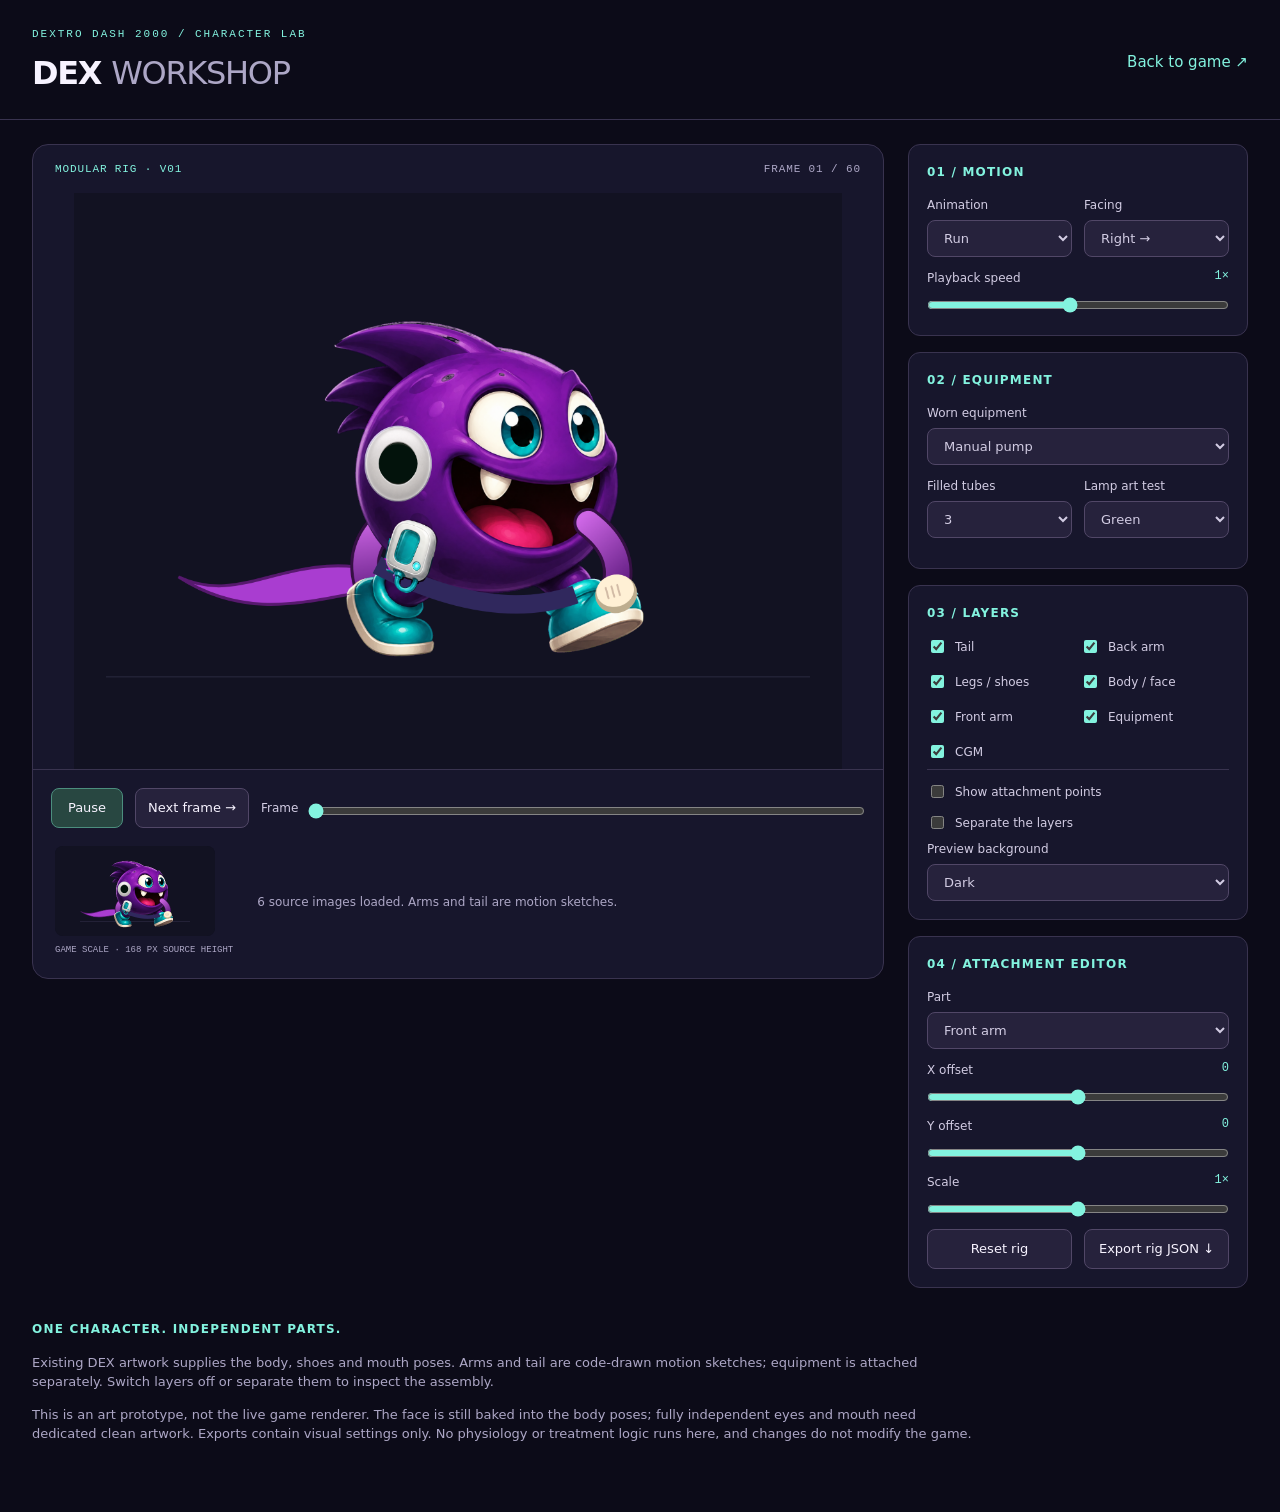
==== docs/dex-workshop.html @ 9849f8f9 "Add ten-stage campaign, tutorial refinements and DEX Workshop" ====
<!doctype html>
<!-- Selvstændigt animationsværksted. Ingen spilmotor eller fysiologi indlæses. -->
<html lang="en">
<head><meta charset="utf-8"><meta name="viewport" content="width=device-width,initial-scale=1"><title>DEX Workshop · DEXTRO DASH 2000</title><link rel="stylesheet" href="dex-workshop.css"></head>
<body>
<header><div><p class="eyebrow">DEXTRO DASH 2000 / CHARACTER LAB</p><h1>DEX <span>WORKSHOP</span></h1></div><a href="../index.html">Back to game ↗</a></header>
<main>
 <section class="stage-panel" aria-label="Character preview">
  <div class="stage-heading"><span class="badge">MODULAR RIG · V01</span><span id="frameReadout">FRAME 01 / 60</span></div>
  <canvas id="rigCanvas" width="1200" height="900" aria-label="Large animated DEX preview"></canvas>
  <div class="transport"><button id="playToggle" aria-pressed="true">Pause</button><button id="step">Next frame →</button><label class="timeline">Frame <input id="frame" type="range" min="0" max="59" value="0"></label></div>
  <div class="miniatures"><div><canvas id="smallPreview" width="320" height="180" aria-label="DEX at game scale"></canvas><span>GAME SCALE · 168 PX SOURCE HEIGHT</span></div><p id="loadStatus" role="status">Loading existing DEX artwork…</p></div>
 </section>
 <aside class="controls">
  <section><h2>01 / Motion</h2><div class="two-columns"><label>Animation<select id="animation"><option value="idle">Idle</option><option value="run" selected>Run</option><option value="jump">Jump</option><option value="eat">Eat</option></select></label><label>Facing<select id="facing"><option value="1">Right →</option><option value="-1">← Left</option></select></label></div><label>Playback speed <output id="speedValue">1×</output><input id="speed" type="range" min="0.1" max="2" step="0.1" value="1"></label></section>
  <section><h2>02 / Equipment</h2><label>Worn equipment<select id="equipment"><option value="none">None</option><option value="pump" selected>Manual pump</option><option value="backpack">Advanced backpack</option></select></label><div class="two-columns"><label>Filled tubes<select id="stock"><option>0</option><option>1</option><option>2</option><option selected>3</option></select></label><label>Lamp art test<select id="lamp"><option value="green">Green</option><option value="orange">Orange pair</option><option value="red">Red rapid</option><option value="off">Off</option></select></label></div></section>
  <section><h2>03 / Layers</h2><div id="layers" class="layer-grid"></div><div class="checks"><label><input id="anchors" type="checkbox"> Show attachment points</label><label><input id="separate" type="checkbox"> Separate the layers</label></div><label>Preview background<select id="background"><option value="dark">Dark</option><option value="light">Light</option><option value="checker">Transparency checker</option></select></label></section>
  <section><h2>04 / Attachment editor</h2><label>Part<select id="part"><option value="frontArm">Front arm</option><option value="backArm">Back arm</option><option value="pump">Manual pump</option><option value="backpack">Backpack</option><option value="cgm">CGM</option></select></label><label>X offset <output id="xValue">0</output><input id="offsetX" type="range" min="-25" max="25" step="0.5" value="0"></label><label>Y offset <output id="yValue">0</output><input id="offsetY" type="range" min="-25" max="25" step="0.5" value="0"></label><label>Scale <output id="scaleValue">1×</output><input id="partScale" type="range" min="0.5" max="1.5" step="0.05" value="1"></label><div class="two-columns"><button id="reset">Reset rig</button><button id="export">Export rig JSON ↓</button></div></section>
 </aside>
 <section class="notes"><h2>One character. Independent parts.</h2><p>Existing DEX artwork supplies the body, shoes and mouth poses. Arms and tail are code-drawn motion sketches; equipment is attached separately. Switch layers off or separate them to inspect the assembly.</p><p>This is an art prototype, not the live game renderer. The face is still baked into the body poses; fully independent eyes and mouth need dedicated clean artwork. Exports contain visual settings only. No physiology or treatment logic runs here, and changes do not modify the game.</p></section>
</main><script src="dex-rig.js"></script><script src="dex-workshop.js"></script>
</body></html>
---- docs/dex-workshop.css ----
/* DEX-værksted: mørkt arbejdsbord med stor figur og kompakte, mærkede kontroller. */
:root{color-scheme:dark;--surface:#17162c;--edge:#39334f;--cyan:#83f3df;--muted:#ada7c6}
*{box-sizing:border-box}body{margin:0;background:#0c0b18;color:#f7f3ff;font:15px/1.5 system-ui,sans-serif}header{max-width:1540px;margin:auto;padding:28px 32px 22px;display:flex;justify-content:space-between;align-items:center;border-bottom:1px solid var(--edge)}.eyebrow{font:11px monospace;letter-spacing:.18em;color:var(--cyan);margin:0 0 9px}h1{font-size:32px;letter-spacing:-.04em;margin:0}h1 span{color:var(--muted);font-weight:400}a{color:var(--cyan);text-decoration:none}main{max-width:1540px;margin:auto;padding:24px 32px;display:grid;grid-template-columns:minmax(0,1fr) 340px;gap:24px}.stage-panel{background:var(--surface);border:1px solid var(--edge);border-radius:16px;overflow:hidden;align-self:start;position:sticky;top:18px}.stage-heading{display:flex;justify-content:space-between;gap:12px;padding:18px 22px;font:11px monospace;color:var(--muted);letter-spacing:.08em}.badge{color:var(--cyan)}#rigCanvas{display:block;width:100%;height:auto;max-height:64vh;object-fit:contain}.transport{display:flex;align-items:center;gap:12px;padding:18px;border-top:1px solid var(--edge)}button,select{font:inherit;color:inherit;background:#26223c;border:1px solid #514767;border-radius:8px;padding:9px 12px}button{cursor:pointer;font-size:13px}button:hover{border-color:var(--cyan)}button:focus-visible,select:focus-visible,input:focus-visible{outline:2px solid var(--cyan);outline-offset:3px}#playToggle{background:#284741;border-color:#4c8e7e;min-width:72px}.timeline{display:flex;align-items:center;gap:10px;flex:1}.timeline input{min-width:40px;width:100%}input{accent-color:var(--cyan)}input[type=range]{width:100%;display:block;margin:10px 0 4px}.miniatures{display:flex;align-items:center;gap:24px;padding:0 22px 20px}.miniatures canvas{display:block;width:160px;height:90px;background:#0e1020;border-radius:8px}.miniatures span{font:9px monospace;color:var(--muted)}#loadStatus{font-size:12px;color:var(--muted)}.controls{display:grid;gap:16px}.controls section{border:1px solid var(--edge);border-radius:12px;padding:18px;background:var(--surface)}h2{font-size:12px;letter-spacing:.1em;text-transform:uppercase;margin:0 0 15px;color:var(--cyan)}label{display:block;font-size:12px;color:#d2cce3;margin-bottom:12px}label:last-child{margin-bottom:0}select{display:block;width:100%;margin-top:6px;font-size:13px}output{float:right;color:var(--cyan);font:12px monospace}.two-columns{display:grid;grid-template-columns:1fr 1fr;gap:12px}.layer-grid{display:grid;grid-template-columns:1fr 1fr;gap:4px}.layer-grid label,.checks label{display:flex;align-items:center;gap:8px}.checks{border-top:1px solid var(--edge);padding-top:12px;margin:8px 0}.notes{grid-column:1/-1;max-width:950px;padding:8px 0 30px}.notes p{color:var(--muted);font-size:13px} @media(max-width:900px){main{grid-template-columns:1fr;padding:16px}.stage-panel{position:static}.controls{grid-template-columns:1fr 1fr}header{padding:20px}.notes{grid-column:auto}}@media(max-width:520px){.controls{grid-template-columns:1fr}.transport{flex-wrap:wrap}.timeline{flex-basis:100%}.miniatures{gap:12px}h1{font-size:24px}header a{font-size:12px}}
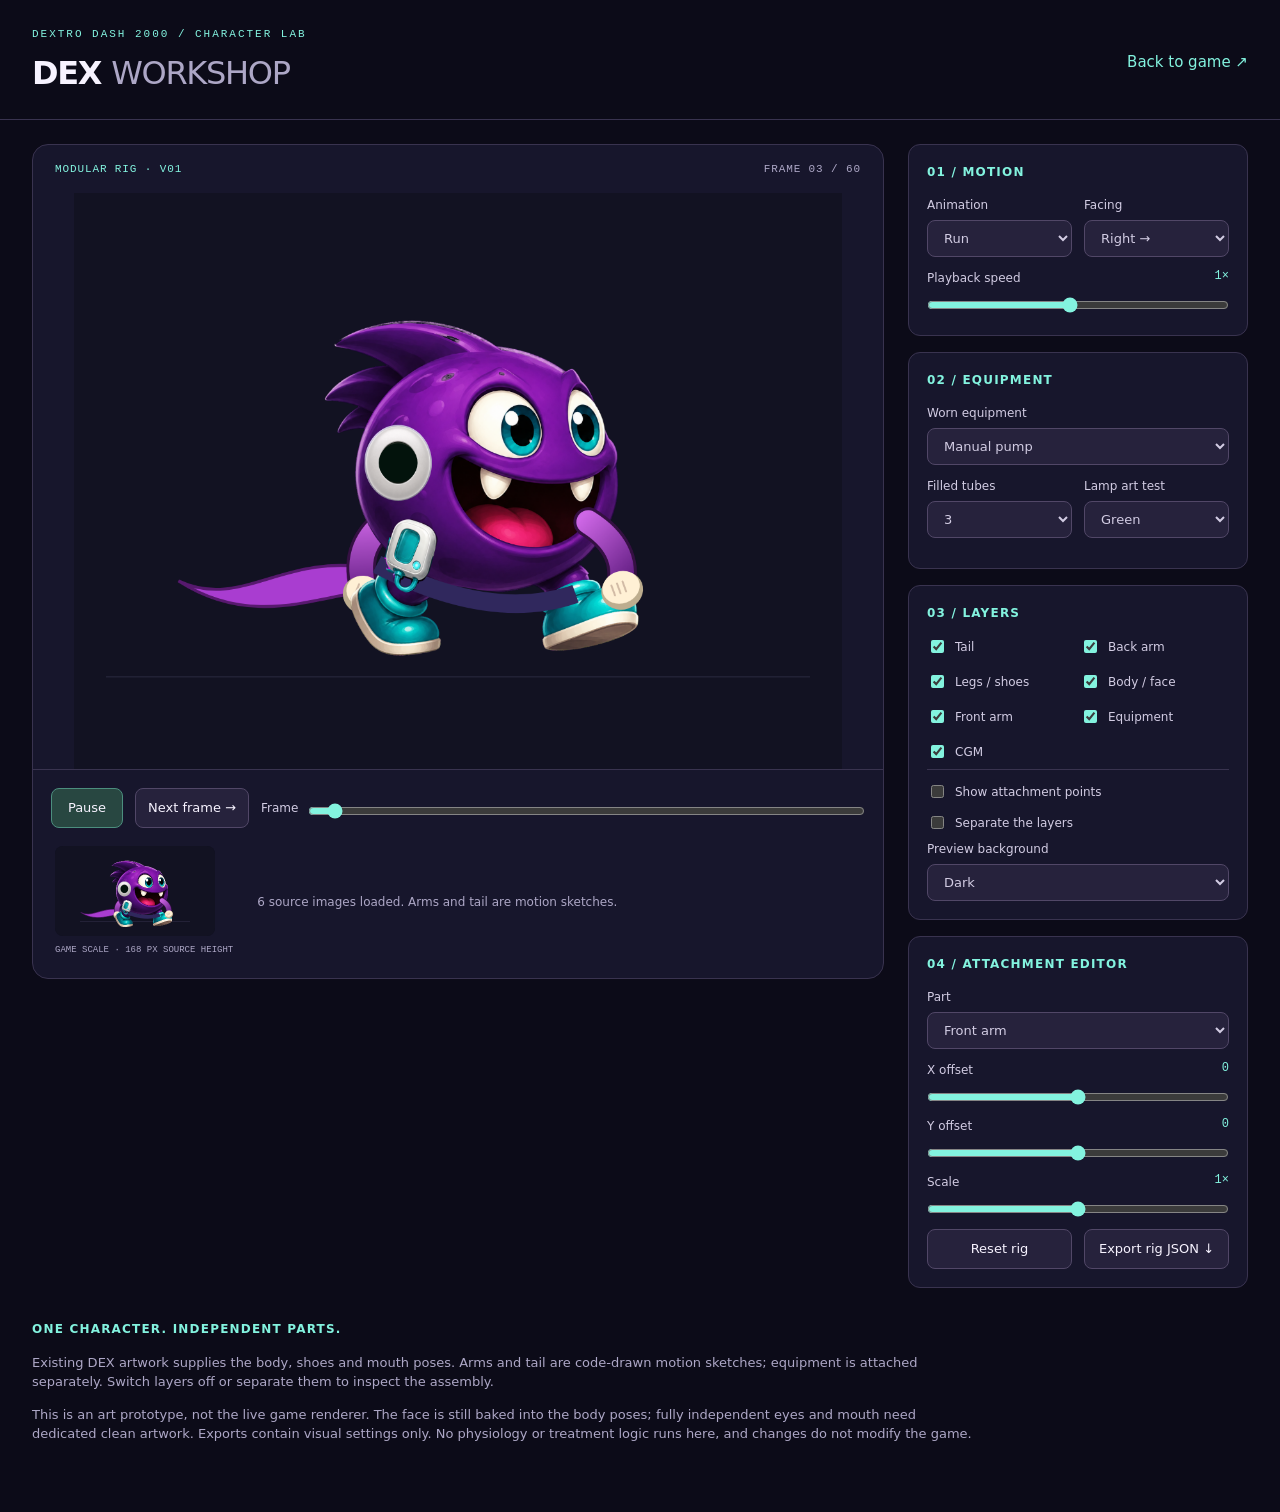
==== commit b4ac2c94: "Save articulated DEX 3D workshop and tutorial refinements" ====
--- a/docs/dex-workshop.html
+++ b/docs/dex-workshop.html
@@ -18,5 +18,5 @@
   <section><h2>04 / Attachment editor</h2><label>Part<select id="part"><option value="frontArm">Front arm</option><option value="backArm">Back arm</option><option value="pump">Manual pump</option><option value="backpack">Backpack</option><option value="cgm">CGM</option></select></label><label>X offset <output id="xValue">0</output><input id="offsetX" type="range" min="-25" max="25" step="0.5" value="0"></label><label>Y offset <output id="yValue">0</output><input id="offsetY" type="range" min="-25" max="25" step="0.5" value="0"></label><label>Scale <output id="scaleValue">1×</output><input id="partScale" type="range" min="0.5" max="1.5" step="0.05" value="1"></label><div class="two-columns"><button id="reset">Reset rig</button><button id="export">Export rig JSON ↓</button></div></section>
  </aside>
  <section class="notes"><h2>One character. Independent parts.</h2><p>Existing DEX artwork supplies the body, shoes and mouth poses. Arms and tail are code-drawn motion sketches; equipment is attached separately. Switch layers off or separate them to inspect the assembly.</p><p>This is an art prototype, not the live game renderer. The face is still baked into the body poses; fully independent eyes and mouth need dedicated clean artwork. Exports contain visual settings only. No physiology or treatment logic runs here, and changes do not modify the game.</p></section>
-</main><script src="dex-rig.js"></script><script src="dex-workshop.js"></script>
+</main><script src="dex-rig.js"></script><script src="dex-workshop.js?v=ankles-2"></script>
 </body></html>
